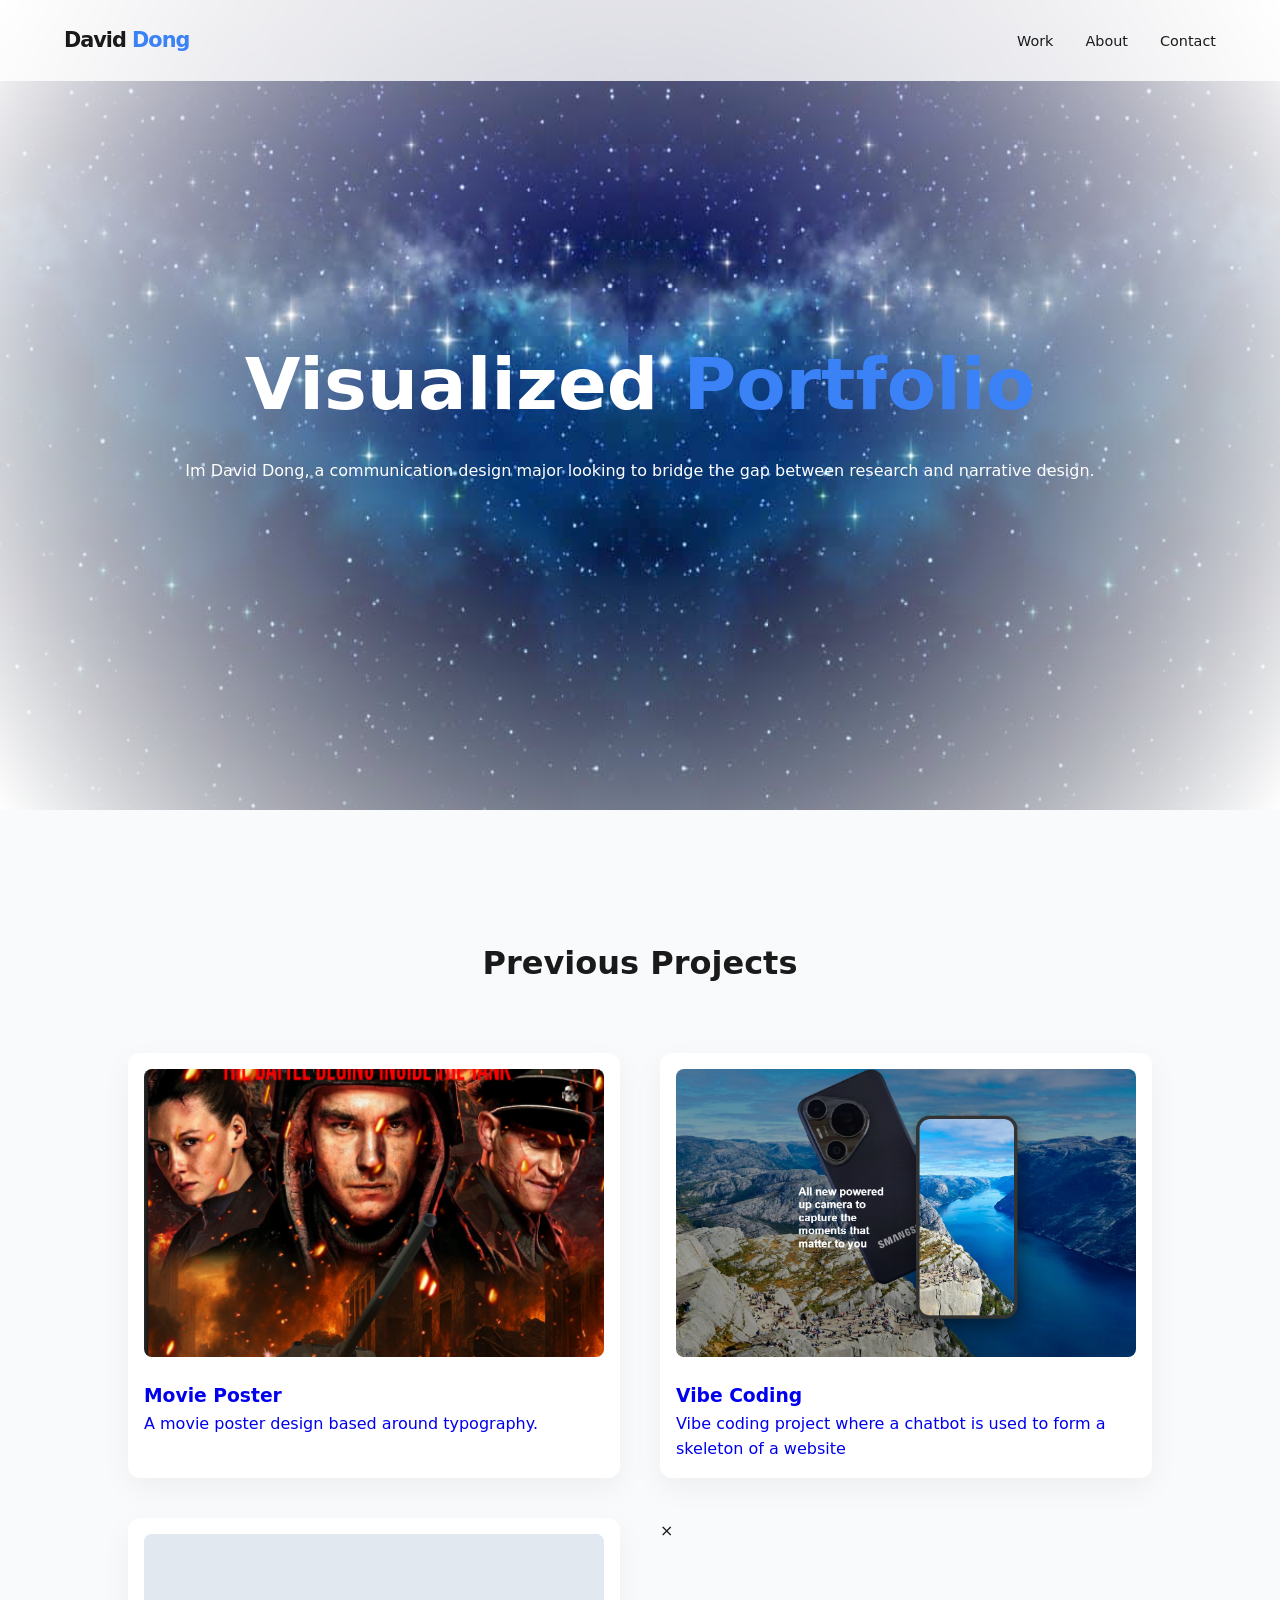
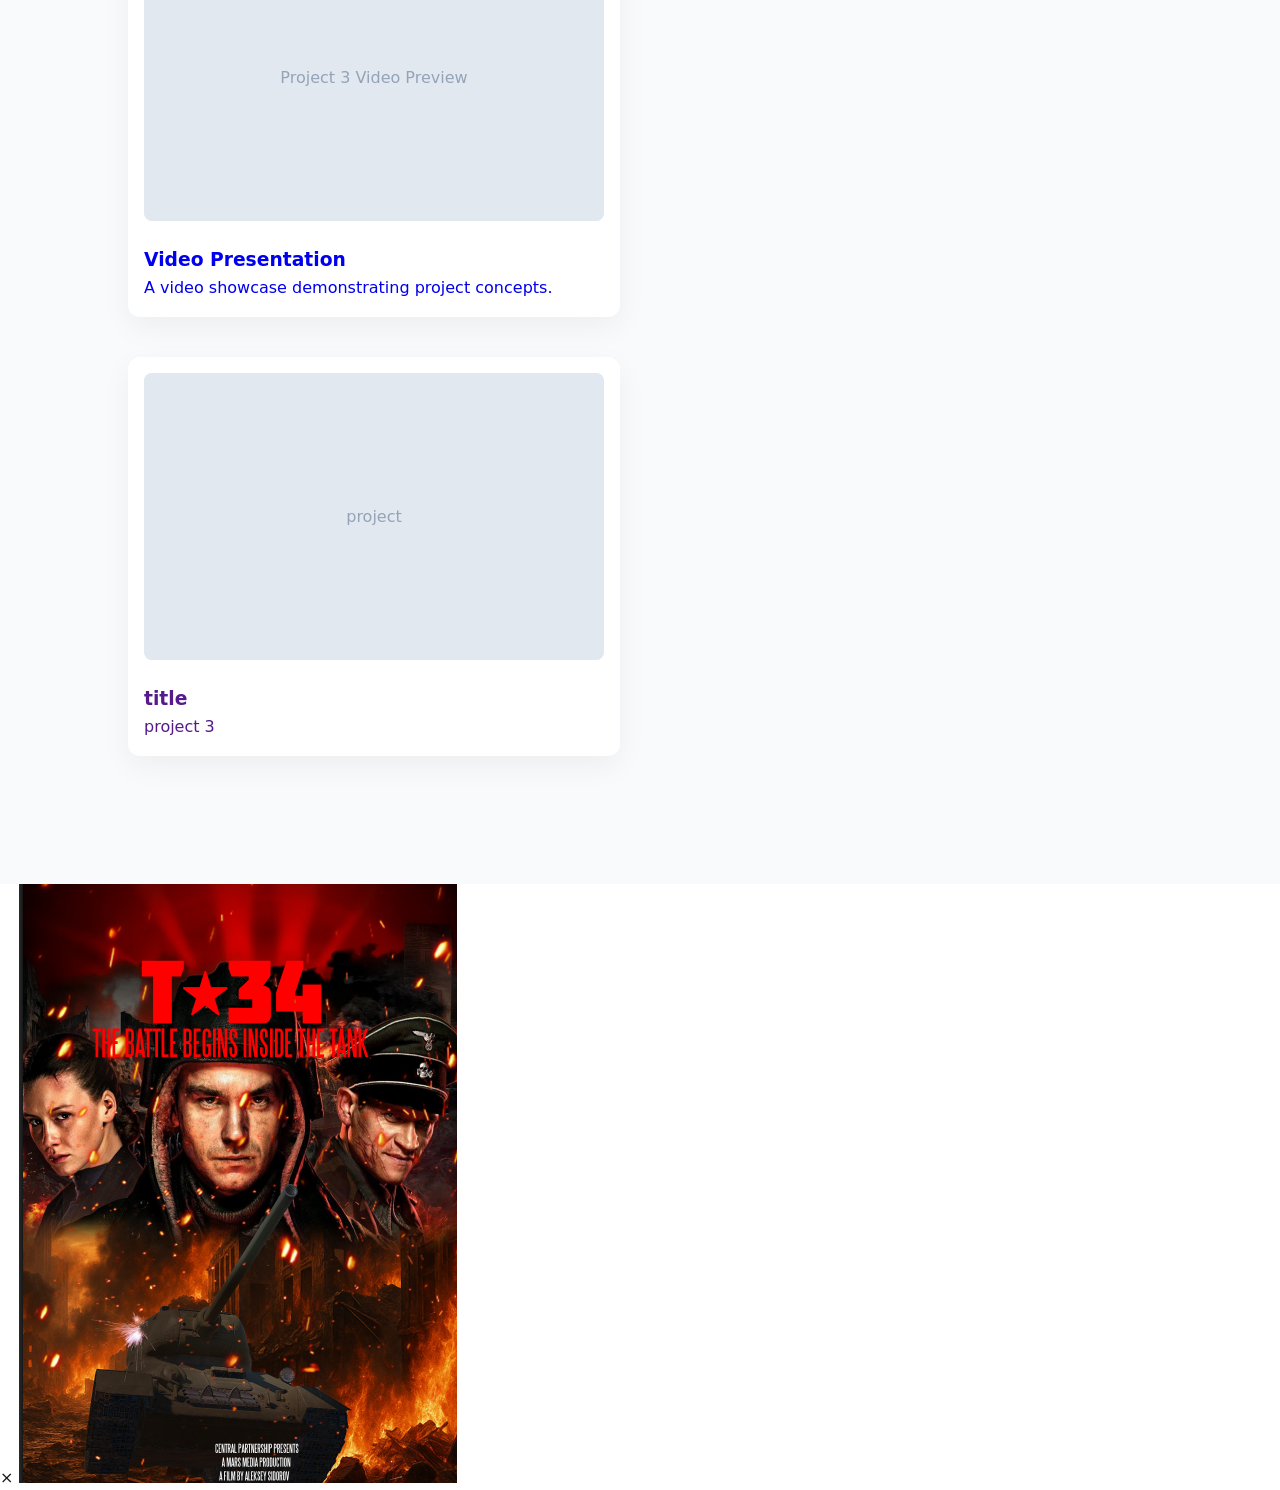
==== index.html @ 03206bec "Update index.html" ====
<!DOCTYPE html>
<html lang="en">
<head>
    <meta charset="UTF-8">
    <meta name="viewport" content="width=device-width, initial-scale=1.0">
    <title>Professional Portfolio | Creative & Research</title>
    <link rel="stylesheet" href="style.css">
</head>
<body>

    <nav class="navbar">
        <div class="logo">David <span>Dong</span></div>
        <ul class="nav-links">
            <li><a href="#work">Work</a></li>
            <li><a href="#about">About</a></li>
            <li><a href="mailto:davedong369@gmail.com" class="btn-contact">Contact</a></li>
        </ul>
    </nav>

    <header class="hero">

        <div class="sliding-bg"></div>
        <div class="hero-overlay"></div>
        
        <div class="hero-content">
            <h1 class="anim-text">Visualized <span class="highlight">Portfolio</span></h1>
            <p class="anim-text">Im David Dong, a communication design major looking to bridge the gap between research and narrative design.</p>
        </div>
    </header>

    <section id="work" class="portfolio-section">
        <h2 class="section-title">Previous Projects</h2>
        <div class="project-grid">
            
           <a href="#" id="poster-project" class="project-card">
                <div class="project-img">
                    <img src="assets/poster.png" alt="Movie poster project">
                </div>
                <div class="project-info">
                    <h3>Movie Poster</h3>
                    <p>A movie poster design based around typography.</p>
                </div>
            </a>

            <a href="vibecoding/Vibe.html" class="project-card">
                <div class="project-img">
                    <div class="img-placeholder"><img src="assets/vibe.png"></div>
                </div>
                <div class="project-info">
                    <h3>Vibe Coding</h3>
                    <p>Vibe coding project where a chatbot is used to form a skeleton of a website</p>
            </div></a>

           <a href="#" id="video-project" class="project-card">
    <div class="project-img">
        <div class="img-placeholder">Project 3 Video Preview</div>
    </div>
    <div class="project-info">
        <h3>Video Presentation</h3>
        <p>A video showcase demonstrating project concepts.</p>
    </div>
</a>

<div id="videoModal" class="popup-modal">
    <span class="close-video-btn">&times;</span>
    <div class="video-container">
        <iframe id="youtubePlayer" src="https://youtu.be/LuaO51HVHTA" frameborder="0" allow="accelerometer; autoplay; clipboard-write; encrypted-media; gyroscope; picture-in-picture" allowfullscreen></iframe>
    </div>
</div>
            <a href="" class="project-card">
                <div class="project-img">
                    <div class="img-placeholder">project</div>
                </div>
                <div class="project-info">
                    <h3>title</h3>
                    <p>project 3</p>
                </div>
            </a>
        </div>
    </section>
    <div id="imageModal" class="popup-modal">
        <span class="close-btn">&times;</span>
        <img class="popup-content" src="assets/poster.png" alt="Full Screen Movie Poster">
    </div>
    <script src="script.js"></script>
</body>
</html>
---- style.css ----
:root {
    --primary: #1a1a1a;
    --accent: #3b82f6;
    --bg-light: #f8fafc;
    --white: #ffffff;
}

* { margin: 0; padding: 0; box-sizing: border-box; }

body {
    font-family: 'Inter', system-ui, sans-serif;
    color: var(--primary);
    background-color: var(--white);
    line-height: 1.6;
}

.navbar {
    display: flex;
    justify-content: space-between;
    padding: 1.5rem 5%;
    position: fixed;
    width: 100%;
    z-index: 1000;
    background: rgba(255, 255, 255, 0.8);
    backdrop-filter: blur(10px);
}

.logo { font-weight: 800; font-size: 1.3rem; letter-spacing: -1px; }
.logo span { color: var(--accent); }
.nav-links { list-style: none; display: flex; align-items: center; }
.nav-links li { margin-left: 2rem; }
.nav-links a { text-decoration: none; color: var(--primary); font-weight: 500; font-size: 0.9rem; }


.hero {
    height: 90vh;
    display: flex;
    align-items: center;
    justify-content: center;
    position: relative;
    overflow: hidden;
    text-align: center;
}

.sliding-bg {
    position: absolute;
    top: 0;
    left: 0;
    width: 200%; 
    height: 100%;
    background: linear-gradient(90deg, #f1f5f9 0%, #ffffff 50%, #f1f5f9 100%);
    background-size: 50% 100%;
    z-index: 1;
    animation: loopBackground 20s linear infinite;
}
.sliding-bg {
    position: absolute;
    top: 0;
    left: 0;
    width: 200%; 
    height: 100%;
    

    background-image: url('assets/1641264230-origin.jpg.png'); 
    

    background-repeat: repeat-x; 
    

    background-size: 50% 100%; 
    
    z-index: 1;
    animation: loopBackground 20s linear infinite;
}

@keyframes loopBackground {
    from { transform: translateX(0); }
    to { transform: translateX(-50%); }
}

.hero-overlay {
    position: absolute;
    top: 0; left: 0; width: 100%; height: 100%;
    background: radial-gradient(circle, transparent 20%, var(--white) 100%);
    z-index: 2;
}

.hero-content { position: relative; z-index: 3; padding: 0 10%; }
.hero h1 { font-size: clamp(2.5rem, 8vw, 4.5rem); font-weight: 800; margin-bottom: 1rem; }
.highlight { color: var(--accent); }

.portfolio-section { padding: 8rem 10%; background: var(--bg-light); }
.section-title { margin-bottom: 4rem; font-size: 2rem; text-align: center; }

.project-grid {
    display: grid;
    grid-template-columns: repeat(auto-fit, minmax(320px, 1fr));
    gap: 2.5rem;
}

.project-card {
    background: var(--white);
    padding: 1rem;
    border-radius: 12px;
    box-shadow: 0 10px 30px rgba(0,0,0,0.05);
    opacity: 0; 
    transform: translateY(30px);
    transition: all 0.6s ease-out;
}

.img-placeholder {
    width: 100%;
    aspect-ratio: 16/10;
    background: #e2e8f0;
    border-radius: 8px;
    display: flex;
    align-items: center;
    justify-content: center;
    color: #94a3b8;
    margin-bottom: 1.5rem;
}


.reveal { opacity: 1; transform: translateY(0); }
.anim-text {
    color: white;
}
.project-card:hover {
    transform: translateY(-10px); /* Card lifts up */
    box-shadow: 0 20px 40px rgba(0,0,0,0.1);
    border: 1px solid var(--accent);
}
.view-project {
    display: inline-block;
    margin-top: 1rem;
    font-size: 0.85rem;
    font-weight: 700;
    color: var(--accent);
    text-transform: uppercase;
    letter-spacing: 1px;
}
.project-card:hover .img-placeholder {
    background: #d1d5db;}
.project-img img {
    width: 100%;
    height: 100%;
    object-fit: cover; 
}

.project-img {
    width: 100%;
    aspect-ratio: 16/10; 
    background: #e2e8f0;
    border-radius: 8px;
    overflow: hidden; 
    margin-bottom: 1.5rem;
}
.nav-links a {
    text-decoration: none;
    color: var(--primary);
    transition: color 0.3s ease;
}
a {
    text-decoration: none;
}
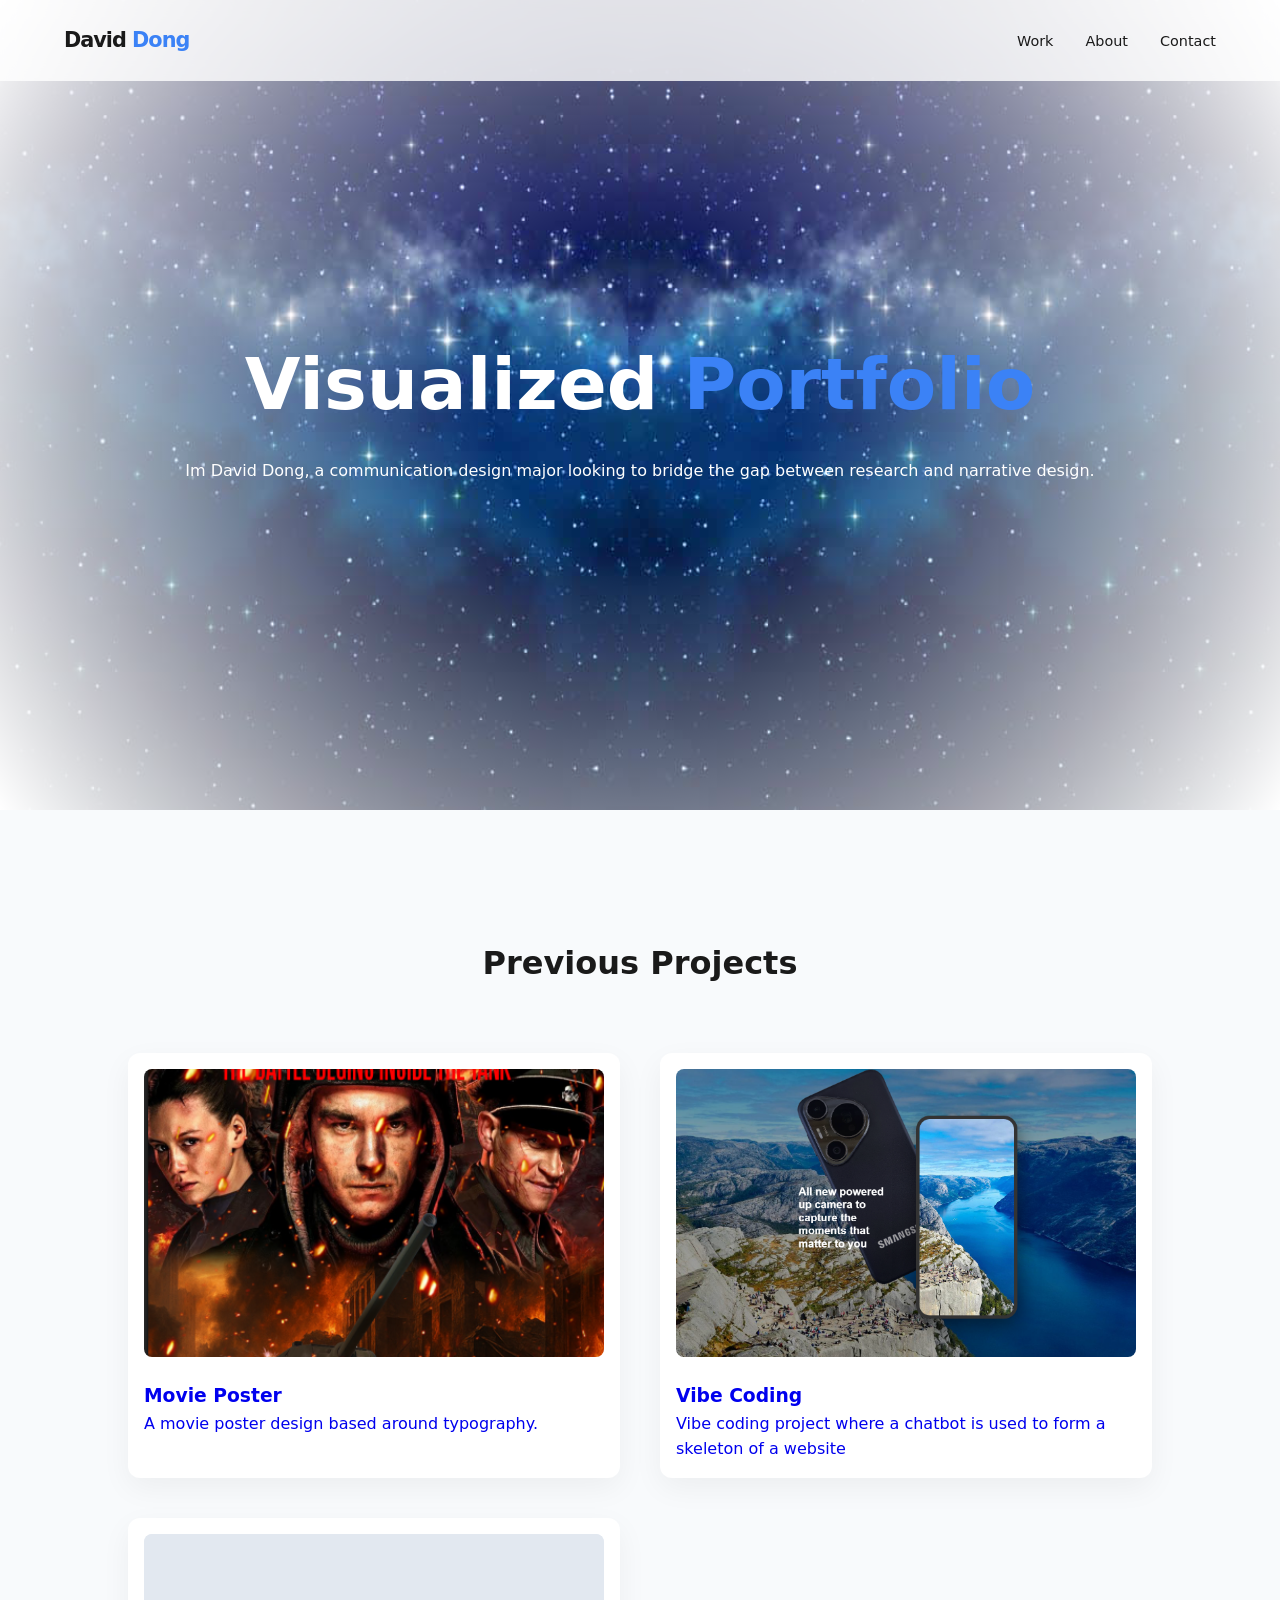
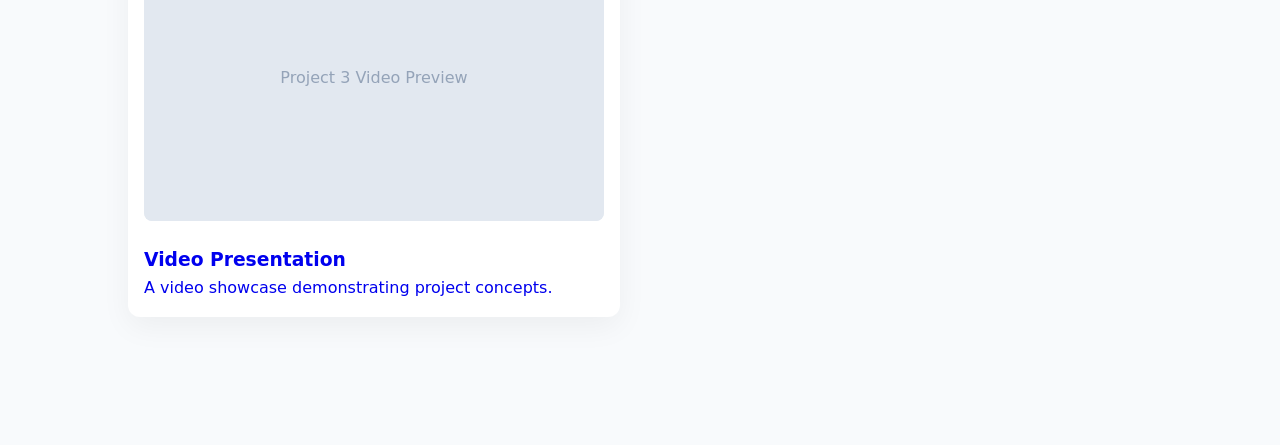
==== commit 95030525: "Update index.html" ====
--- a/index.html
+++ b/index.html
@@ -50,8 +50,7 @@
                     <h3>Vibe Coding</h3>
                     <p>Vibe coding project where a chatbot is used to form a skeleton of a website</p>
             </div></a>
-
-           <a href="#" id="video-project" class="project-card">
+            <a href="#" id="video-project" class="project-card">
     <div class="project-img">
         <div class="img-placeholder">Project 3 Video Preview</div>
     </div>
@@ -64,18 +63,10 @@
 <div id="videoModal" class="popup-modal">
     <span class="close-video-btn">&times;</span>
     <div class="video-container">
-        <iframe id="youtubePlayer" src="https://youtu.be/LuaO51HVHTA" frameborder="0" allow="accelerometer; autoplay; clipboard-write; encrypted-media; gyroscope; picture-in-picture" allowfullscreen></iframe>
+        <iframe id="youtubePlayer" src="https://www.youtube.com/embed/LuaO51HVHTA?si=k8FOe4n56YXzjyC6" frameborder="0" allow="accelerometer; autoplay; clipboard-write; encrypted-media; gyroscope; picture-in-picture" allowfullscreen></iframe>
     </div>
 </div>
-            <a href="" class="project-card">
-                <div class="project-img">
-                    <div class="img-placeholder">project</div>
-                </div>
-                <div class="project-info">
-                    <h3>title</h3>
-                    <p>project 3</p>
-                </div>
-            </a>
+           
         </div>
     </section>
     <div id="imageModal" class="popup-modal">
@@ -85,4 +76,3 @@
     <script src="script.js"></script>
 </body>
 </html>
-
--- a/style.css
+++ b/style.css
@@ -163,3 +163,96 @@
 a {
     text-decoration: none;
 }
+/* Full-screen Modal Layer */
+.popup-modal {
+    display: none; 
+    position: fixed; 
+    z-index: 9999; /* Sits on top of the navbar and cards */
+    left: 0;
+    top: 0;
+    width: 100vw;
+    height: 100vh;
+    background-color: rgba(0, 0, 0, 0.9); /* Dark backdrop */
+    backdrop-filter: blur(8px);
+    display: flex; 
+    align-items: center;
+    justify-content: center;
+    opacity: 0;
+    pointer-events: none;
+    transition: opacity 0.3s ease;
+}
+
+.popup-modal.active {
+    opacity: 1;
+    pointer-events: auto;
+}
+
+/* Image behavior inside full screen */
+.popup-content {
+    max-width: 90%;
+    max-height: 90vh;
+    object-fit: contain;
+    border-radius: 4px;
+    box-shadow: 0 10px 40px rgba(0,0,0,0.5);
+    transform: scale(0.95);
+    transition: transform 0.3s ease;
+}
+
+.popup-modal.active .popup-content {
+    transform: scale(1);
+}
+
+
+.close-btn {
+    position: absolute;
+    top: 20px;
+    right: 35px;
+    color: #ffffff;
+    font-size: 40px;
+    font-weight: bold;
+    cursor: pointer;
+    user-select: none;
+}
+
+.close-btn:hover {
+    color: var(--accent);
+}
+.video-container {
+    position: relative;
+    width: 85%;
+    max-width: 800px;
+    aspect-ratio: 16/9;
+    background: #000;
+    box-shadow: 0 10px 40px rgba(0,0,0,0.8);
+    transform: scale(0.95);
+    transition: transform 0.3s ease;
+}
+
+.popup-modal.active .video-container {
+    transform: scale(1);
+}
+
+.video-container iframe {
+    position: absolute;
+    top: 0;
+    left: 0;
+    width: 100%;
+    height: 100%;
+}
+
+/* Close Video Button */
+.close-video-btn {
+    position: absolute;
+    top: 20px;
+    right: 35px;
+    color: #ffffff;
+    font-size: 40px;
+    font-weight: bold;
+    cursor: pointer;
+    user-select: none;
+    z-index: 10001;
+}
+
+.close-video-btn:hover {
+    color: var(--accent);
+}
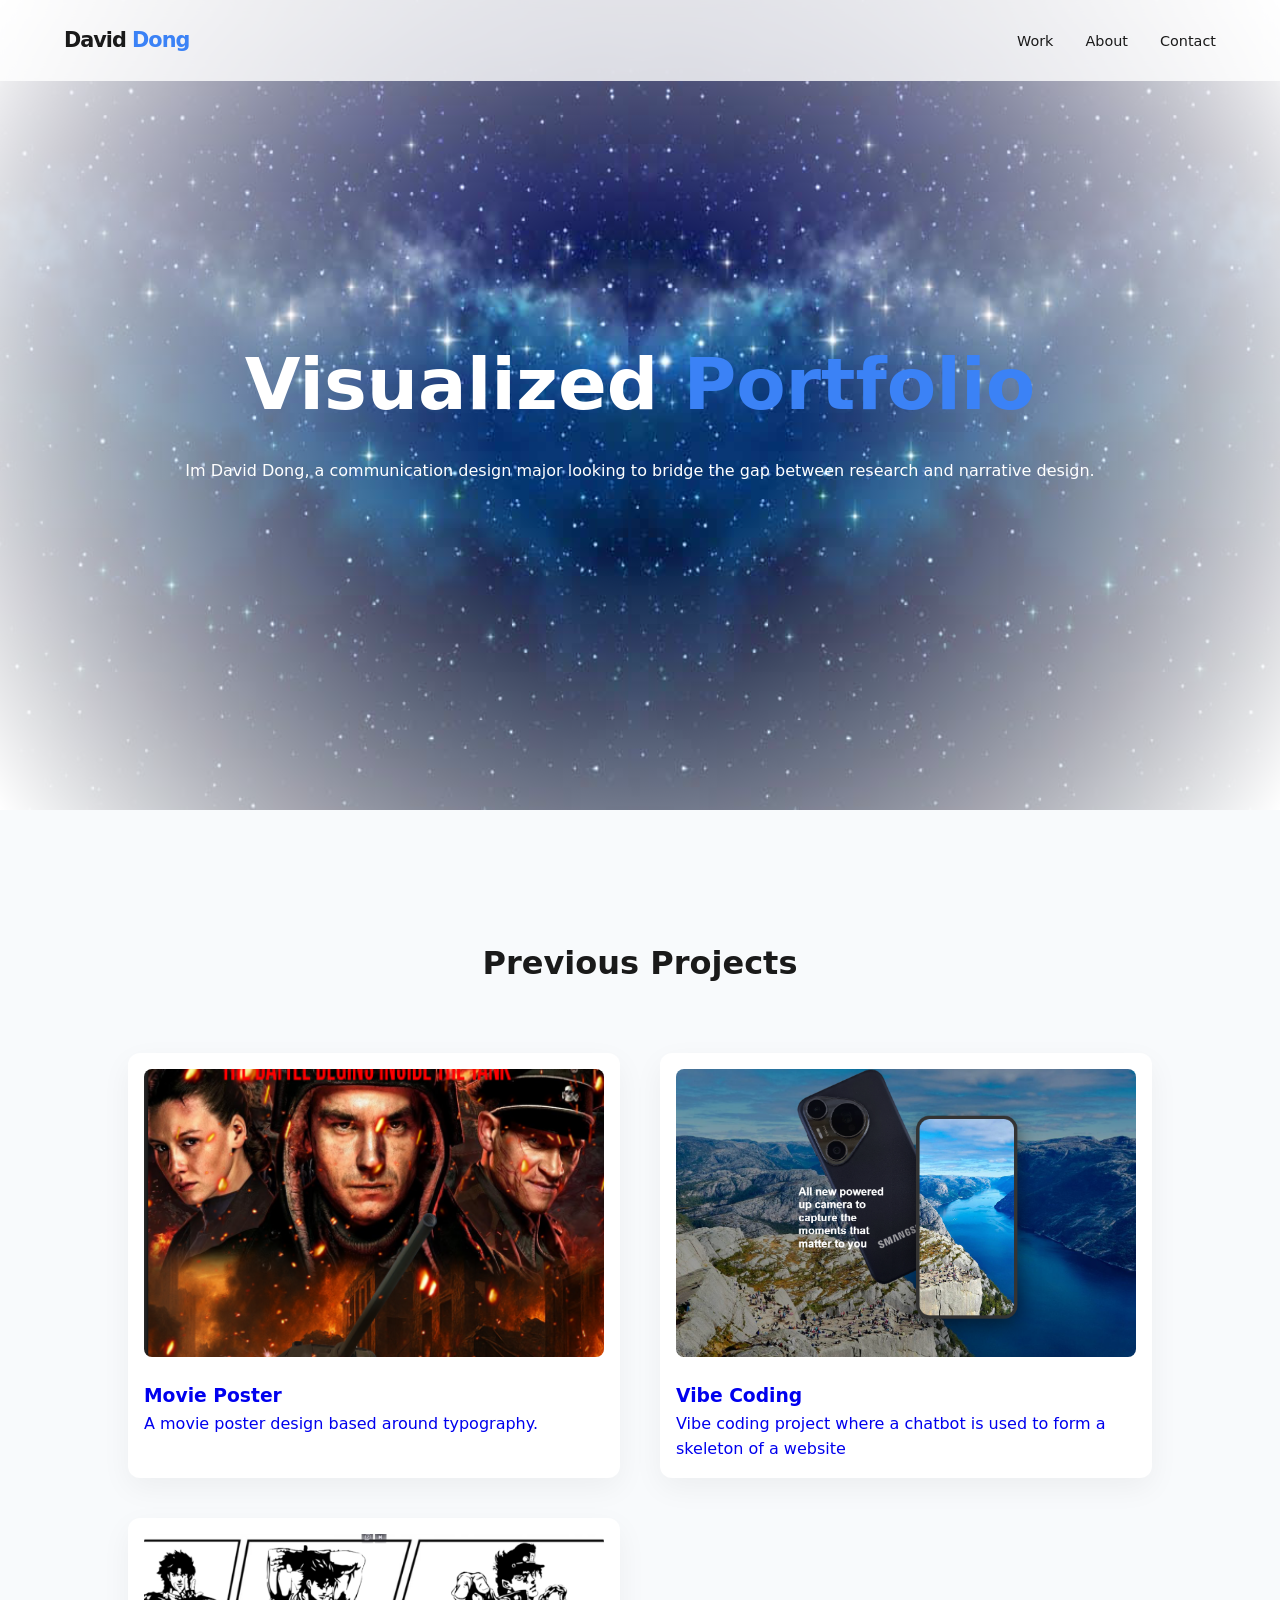
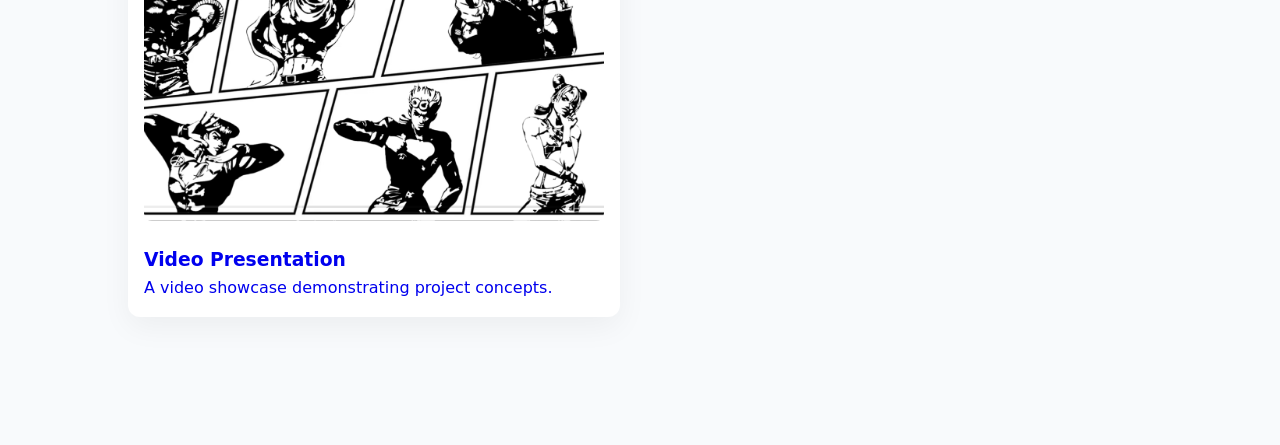
==== commit 18209864: "Update index.html" ====
--- a/index.html
+++ b/index.html
@@ -52,7 +52,7 @@
             </div></a>
             <a href="#" id="video-project" class="project-card">
     <div class="project-img">
-        <div class="img-placeholder">Project 3 Video Preview</div>
+        <img src="assets/vidnail.png" alt="Video">
     </div>
     <div class="project-info">
         <h3>Video Presentation</h3>
@@ -67,12 +67,7 @@
     </div>
 </div>
            
-        </div>
-    </section>
-    <div id="imageModal" class="popup-modal">
-        <span class="close-btn">&times;</span>
-        <img class="popup-content" src="assets/poster.png" alt="Full Screen Movie Poster">
-    </div>
+       
     <script src="script.js"></script>
 </body>
 </html>
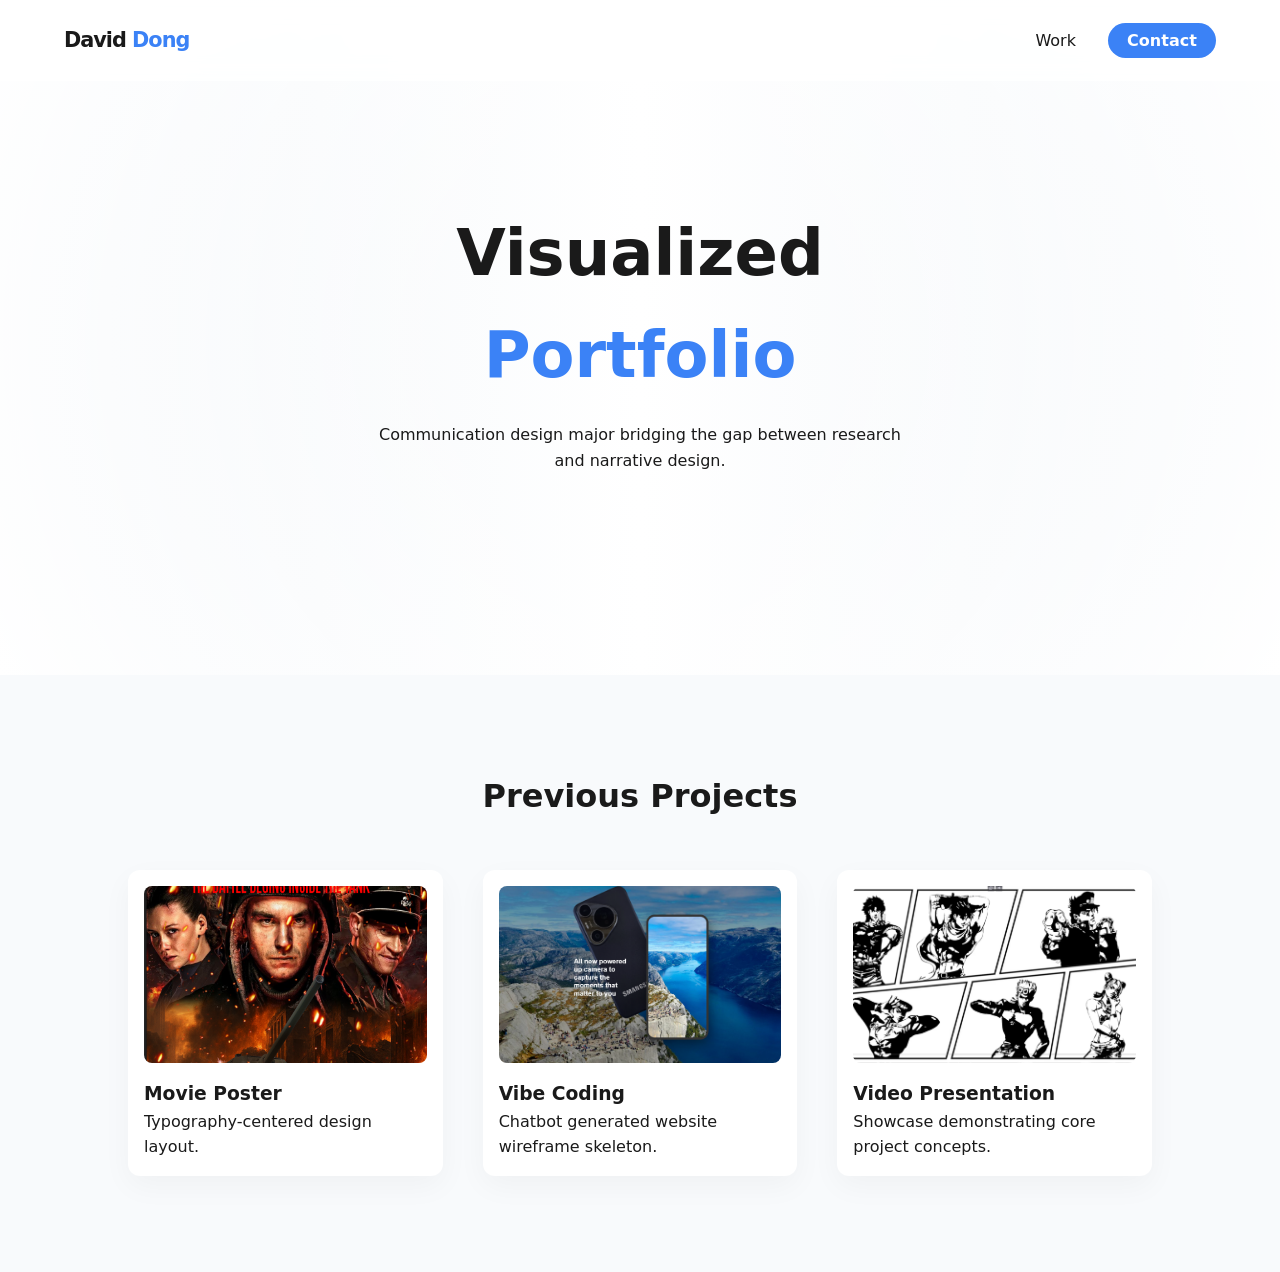
==== commit 3d42c21a: "Update index.html" ====
--- a/index.html
+++ b/index.html
@@ -3,71 +3,57 @@
 <head>
     <meta charset="UTF-8">
     <meta name="viewport" content="width=device-width, initial-scale=1.0">
-    <title>Professional Portfolio | Creative & Research</title>
+    <title>David Dong | Portfolio</title>
     <link rel="stylesheet" href="style.css">
 </head>
 <body>
-
     <nav class="navbar">
-        <div class="logo">David <span>Dong</span></div>
+        <a href="index.html" class="logo">David <span>Dong</span></a>
         <ul class="nav-links">
             <li><a href="#work">Work</a></li>
-            <li><a href="#about">About</a></li>
             <li><a href="mailto:davedong369@gmail.com" class="btn-contact">Contact</a></li>
         </ul>
     </nav>
 
     <header class="hero">
-
         <div class="sliding-bg"></div>
         <div class="hero-overlay"></div>
-        
         <div class="hero-content">
-            <h1 class="anim-text">Visualized <span class="highlight">Portfolio</span></h1>
-            <p class="anim-text">Im David Dong, a communication design major looking to bridge the gap between research and narrative design.</p>
+            <h1>Visualized <span class="highlight">Portfolio</span></h1>
+            <p>Communication design major bridging the gap between research and narrative design.</p>
         </div>
     </header>
 
     <section id="work" class="portfolio-section">
         <h2 class="section-title">Previous Projects</h2>
         <div class="project-grid">
-            
-           <a href="#" id="poster-project" class="project-card">
-                <div class="project-img">
-                    <img src="assets/poster.png" alt="Movie poster project">
-                </div>
-                <div class="project-info">
-                    <h3>Movie Poster</h3>
-                    <p>A movie poster design based around typography.</p>
-                </div>
+            <a href="#" id="poster-project" class="project-card">
+                <div class="project-img"><img src="assets/poster.png" alt="Movie Poster"></div>
+                <div class="project-info"><h3>Movie Poster</h3><p>Typography-centered design layout.</p></div>
             </a>
+            <a href="vibecoding/Vibe.html" class="project-card">
+                <div class="project-img"><img src="assets/vibe.png" alt="Vibe Coding"></div>
+                <div class="project-info"><h3>Vibe Coding</h3><p>Chatbot generated website wireframe skeleton.</p></div>
+            </a>
+            <a href="#" id="video-project" class="project-card">
+                <div class="project-img"><img src="assets/vidnail.png" alt="Video Project"></div>
+                <div class="project-info"><h3>Video Presentation</h3><p>Showcase demonstrating core project concepts.</p></div>
+            </a>
+        </div>
+    </section>
 
-            <a href="vibecoding/Vibe.html" class="project-card">
-                <div class="project-img">
-                    <div class="img-placeholder"><img src="assets/vibe.png"></div>
-                </div>
-                <div class="project-info">
-                    <h3>Vibe Coding</h3>
-                    <p>Vibe coding project where a chatbot is used to form a skeleton of a website</p>
-            </div></a>
-            <a href="#" id="video-project" class="project-card">
-    <div class="project-img">
-        <img src="assets/vidnail.png" alt="Video">
+    <div id="imageModal" class="popup-modal">
+        <span class="close-btn" data-close>&times;</span>
+        <img class="popup-content" src="assets/poster.png" alt="Enlarged Poster">
     </div>
-    <div class="project-info">
-        <h3>Video Presentation</h3>
-        <p>A video showcase demonstrating project concepts.</p>
+
+    <div id="videoModal" class="popup-modal">
+        <span class="close-btn" data-close>&times;</span>
+        <div class="video-container">
+            <iframe id="youtubePlayer" src="https://www.youtube.com/embed/LuaO51HVHTA?si=k8FOe4n56YXzjyC6&enablejsapi=1" frameborder="0" allow="accelerometer; autoplay; clipboard-write; encrypted-media; gyroscope; picture-in-picture" allowfullscreen></iframe>
+        </div>
     </div>
-</a>
 
-<div id="videoModal" class="popup-modal">
-    <span class="close-video-btn">&times;</span>
-    <div class="video-container">
-        <iframe id="youtubePlayer" src="https://www.youtube.com/embed/LuaO51HVHTA?si=k8FOe4n56YXzjyC6" frameborder="0" allow="accelerometer; autoplay; clipboard-write; encrypted-media; gyroscope; picture-in-picture" allowfullscreen></iframe>
-    </div>
-</div>
-           
-       
     <script src="script.js"></script>
 </body>
 </html>
--- a/style.css
+++ b/style.css
@@ -1,258 +1,40 @@
-:root {
-    --primary: #1a1a1a;
-    --accent: #3b82f6;
-    --bg-light: #f8fafc;
-    --white: #ffffff;
-}
+:root { --primary: #1a1a1a; --accent: #3b82f6; --bg-light: #f8fafc; --white: #ffffff; }
+* { margin: 0; padding: 0; box-sizing: border-box; }
+body { font-family: 'Inter', system-ui, sans-serif; color: var(--primary); background: var(--white); line-height: 1.6; overflow-x: hidden; }
+a { text-decoration: none; color: inherit; }
 
-* { margin: 0; padding: 0; box-sizing: border-box; }
-
-body {
-    font-family: 'Inter', system-ui, sans-serif;
-    color: var(--primary);
-    background-color: var(--white);
-    line-height: 1.6;
-}
-
-.navbar {
-    display: flex;
-    justify-content: space-between;
-    padding: 1.5rem 5%;
-    position: fixed;
-    width: 100%;
-    z-index: 1000;
-    background: rgba(255, 255, 255, 0.8);
-    backdrop-filter: blur(10px);
-}
-
+/* Navbar styling */
+.navbar { display: flex; justify-content: space-between; align-items: center; padding: 1.5rem 5%; position: fixed; width: 100%; z-index: 1000; background: rgba(255,255,255,0.8); backdrop-filter: blur(10px); }
 .logo { font-weight: 800; font-size: 1.3rem; letter-spacing: -1px; }
 .logo span { color: var(--accent); }
-.nav-links { list-style: none; display: flex; align-items: center; }
-.nav-links li { margin-left: 2rem; }
-.nav-links a { text-decoration: none; color: var(--primary); font-weight: 500; font-size: 0.9rem; }
+.nav-links { list-style: none; display: flex; align-items: center; gap: 2rem; }
+.btn-contact { background: var(--accent); color: #fff !important; padding: 0.5rem 1.2rem; border-radius: 50px; font-weight: 600; transition: all 0.3s ease; }
+.btn-contact:hover { background: var(--primary); transform: translateY(-2px); box-shadow: 0 5px 15px rgba(0,0,0,0.1); }
 
-
-.hero {
-    height: 90vh;
-    display: flex;
-    align-items: center;
-    justify-content: center;
-    position: relative;
-    overflow: hidden;
-    text-align: center;
-}
-
-.sliding-bg {
-    position: absolute;
-    top: 0;
-    left: 0;
-    width: 200%; 
-    height: 100%;
-    background: linear-gradient(90deg, #f1f5f9 0%, #ffffff 50%, #f1f5f9 100%);
-    background-size: 50% 100%;
-    z-index: 1;
-    animation: loopBackground 20s linear infinite;
-}
-.sliding-bg {
-    position: absolute;
-    top: 0;
-    left: 0;
-    width: 200%; 
-    height: 100%;
-    
-
-    background-image: url('assets/1641264230-origin.jpg.png'); 
-    
-
-    background-repeat: repeat-x; 
-    
-
-    background-size: 50% 100%; 
-    
-    z-index: 1;
-    animation: loopBackground 20s linear infinite;
-}
-
-@keyframes loopBackground {
-    from { transform: translateX(0); }
-    to { transform: translateX(-50%); }
-}
-
-.hero-overlay {
-    position: absolute;
-    top: 0; left: 0; width: 100%; height: 100%;
-    background: radial-gradient(circle, transparent 20%, var(--white) 100%);
-    z-index: 2;
-}
-
-.hero-content { position: relative; z-index: 3; padding: 0 10%; }
-.hero h1 { font-size: clamp(2.5rem, 8vw, 4.5rem); font-weight: 800; margin-bottom: 1rem; }
+/* Hero Section with Looping Background */
+.hero { height: 75vh; display: flex; align-items: center; justify-content: center; position: relative; overflow: hidden; text-align: center; }
+.sliding-bg { position: absolute; top: 0; left: 0; width: 200%; height: 100%; background: linear-gradient(90deg, #f1f5f9 0%, #ffffff 50%, #f1f5f9 100%); background-size: 50% 100%; z-index: 1; animation: loopBg 20s linear infinite; }
+@keyframes loopBg { from { transform: translateX(0); } to { transform: translateX(-50%); } }
+.hero-overlay { position: absolute; top:0; left:0; width:100%; height:100%; background: radial-gradient(circle, transparent 20%, var(--white) 100%); z-index: 2; }
+.hero-content { position: relative; z-index: 3; padding: 0 10%; max-width: 800px; }
+.hero h1 { font-size: clamp(2.5rem, 6vw, 4rem); font-weight: 800; margin-bottom: 1rem; }
 .highlight { color: var(--accent); }
 
-.portfolio-section { padding: 8rem 10%; background: var(--bg-light); }
-.section-title { margin-bottom: 4rem; font-size: 2rem; text-align: center; }
+/* Project Grid layout */
+.portfolio-section { padding: 6rem 10%; background: var(--bg-light); }
+.section-title { margin-bottom: 3rem; font-size: 2rem; text-align: center; }
+.project-grid { display: grid; grid-template-columns: repeat(auto-fit, minmax(300px, 1fr)); gap: 2.5rem; }
+.project-card { background: var(--white); padding: 1rem; border-radius: 12px; box-shadow: 0 10px 30px rgba(0,0,0,0.04); transition: all 0.4s cubic-bezier(0.165, 0.84, 0.44, 1); }
+.project-card:hover { transform: translateY(-8px); box-shadow: 0 20px 40px rgba(0,0,0,0.08); border: 1px solid var(--accent); }
+.project-img { width: 100%; aspect-ratio: 16/10; background: #e2e8f0; border-radius: 8px; overflow: hidden; margin-bottom: 1rem; }
+.project-img img { width: 100%; height: 100%; object-fit: cover; }
 
-.project-grid {
-    display: grid;
-    grid-template-columns: repeat(auto-fit, minmax(320px, 1fr));
-    gap: 2.5rem;
-}
-
-.project-card {
-    background: var(--white);
-    padding: 1rem;
-    border-radius: 12px;
-    box-shadow: 0 10px 30px rgba(0,0,0,0.05);
-    opacity: 0; 
-    transform: translateY(30px);
-    transition: all 0.6s ease-out;
-}
-
-.img-placeholder {
-    width: 100%;
-    aspect-ratio: 16/10;
-    background: #e2e8f0;
-    border-radius: 8px;
-    display: flex;
-    align-items: center;
-    justify-content: center;
-    color: #94a3b8;
-    margin-bottom: 1.5rem;
-}
-
-
-.reveal { opacity: 1; transform: translateY(0); }
-.anim-text {
-    color: white;
-}
-.project-card:hover {
-    transform: translateY(-10px); /* Card lifts up */
-    box-shadow: 0 20px 40px rgba(0,0,0,0.1);
-    border: 1px solid var(--accent);
-}
-.view-project {
-    display: inline-block;
-    margin-top: 1rem;
-    font-size: 0.85rem;
-    font-weight: 700;
-    color: var(--accent);
-    text-transform: uppercase;
-    letter-spacing: 1px;
-}
-.project-card:hover .img-placeholder {
-    background: #d1d5db;}
-.project-img img {
-    width: 100%;
-    height: 100%;
-    object-fit: cover; 
-}
-
-.project-img {
-    width: 100%;
-    aspect-ratio: 16/10; 
-    background: #e2e8f0;
-    border-radius: 8px;
-    overflow: hidden; 
-    margin-bottom: 1.5rem;
-}
-.nav-links a {
-    text-decoration: none;
-    color: var(--primary);
-    transition: color 0.3s ease;
-}
-a {
-    text-decoration: none;
-}
-/* Full-screen Modal Layer */
-.popup-modal {
-    display: none; 
-    position: fixed; 
-    z-index: 9999; /* Sits on top of the navbar and cards */
-    left: 0;
-    top: 0;
-    width: 100vw;
-    height: 100vh;
-    background-color: rgba(0, 0, 0, 0.9); /* Dark backdrop */
-    backdrop-filter: blur(8px);
-    display: flex; 
-    align-items: center;
-    justify-content: center;
-    opacity: 0;
-    pointer-events: none;
-    transition: opacity 0.3s ease;
-}
-
-.popup-modal.active {
-    opacity: 1;
-    pointer-events: auto;
-}
-
-/* Image behavior inside full screen */
-.popup-content {
-    max-width: 90%;
-    max-height: 90vh;
-    object-fit: contain;
-    border-radius: 4px;
-    box-shadow: 0 10px 40px rgba(0,0,0,0.5);
-    transform: scale(0.95);
-    transition: transform 0.3s ease;
-}
-
-.popup-modal.active .popup-content {
-    transform: scale(1);
-}
-
-
-.close-btn {
-    position: absolute;
-    top: 20px;
-    right: 35px;
-    color: #ffffff;
-    font-size: 40px;
-    font-weight: bold;
-    cursor: pointer;
-    user-select: none;
-}
-
-.close-btn:hover {
-    color: var(--accent);
-}
-.video-container {
-    position: relative;
-    width: 85%;
-    max-width: 800px;
-    aspect-ratio: 16/9;
-    background: #000;
-    box-shadow: 0 10px 40px rgba(0,0,0,0.8);
-    transform: scale(0.95);
-    transition: transform 0.3s ease;
-}
-
-.popup-modal.active .video-container {
-    transform: scale(1);
-}
-
-.video-container iframe {
-    position: absolute;
-    top: 0;
-    left: 0;
-    width: 100%;
-    height: 100%;
-}
-
-/* Close Video Button */
-.close-video-btn {
-    position: absolute;
-    top: 20px;
-    right: 35px;
-    color: #ffffff;
-    font-size: 40px;
-    font-weight: bold;
-    cursor: pointer;
-    user-select: none;
-    z-index: 10001;
-}
-
-.close-video-btn:hover {
-    color: var(--accent);
-}
+/* Shareable Pop-up Modal Architecture */
+.popup-modal { display: none; position: fixed; z-index: 9999; left: 0; top: 0; width: 100vw; height: 100vh; background: rgba(0,0,0,0.9); backdrop-filter: blur(8px); align-items: center; justify-content: center; opacity: 0; pointer-events: none; transition: opacity 0.3s ease; }
+.popup-modal.active { opacity: 1; pointer-events: auto; }
+.popup-content { max-width: 90%; max-height: 85vh; object-fit: contain; border-radius: 4px; transform: scale(0.95); transition: transform 0.3s ease; }
+.video-container { width: 85%; max-width: 800px; aspect-ratio: 16/9; background: #000; transform: scale(0.95); transition: transform 0.3s ease; position: relative; }
+.video-container iframe { position: absolute; top:0; left:0; width:100%; height:100%; }
+.popup-modal.active .popup-content, .popup-modal.active .video-container { transform: scale(1); }
+.close-btn { position: absolute; top: 20px; right: 35px; color: #fff; font-size: 40px; font-weight: bold; cursor: pointer; z-index: 10000; }
+.close-btn:hover { color: var(--accent); }
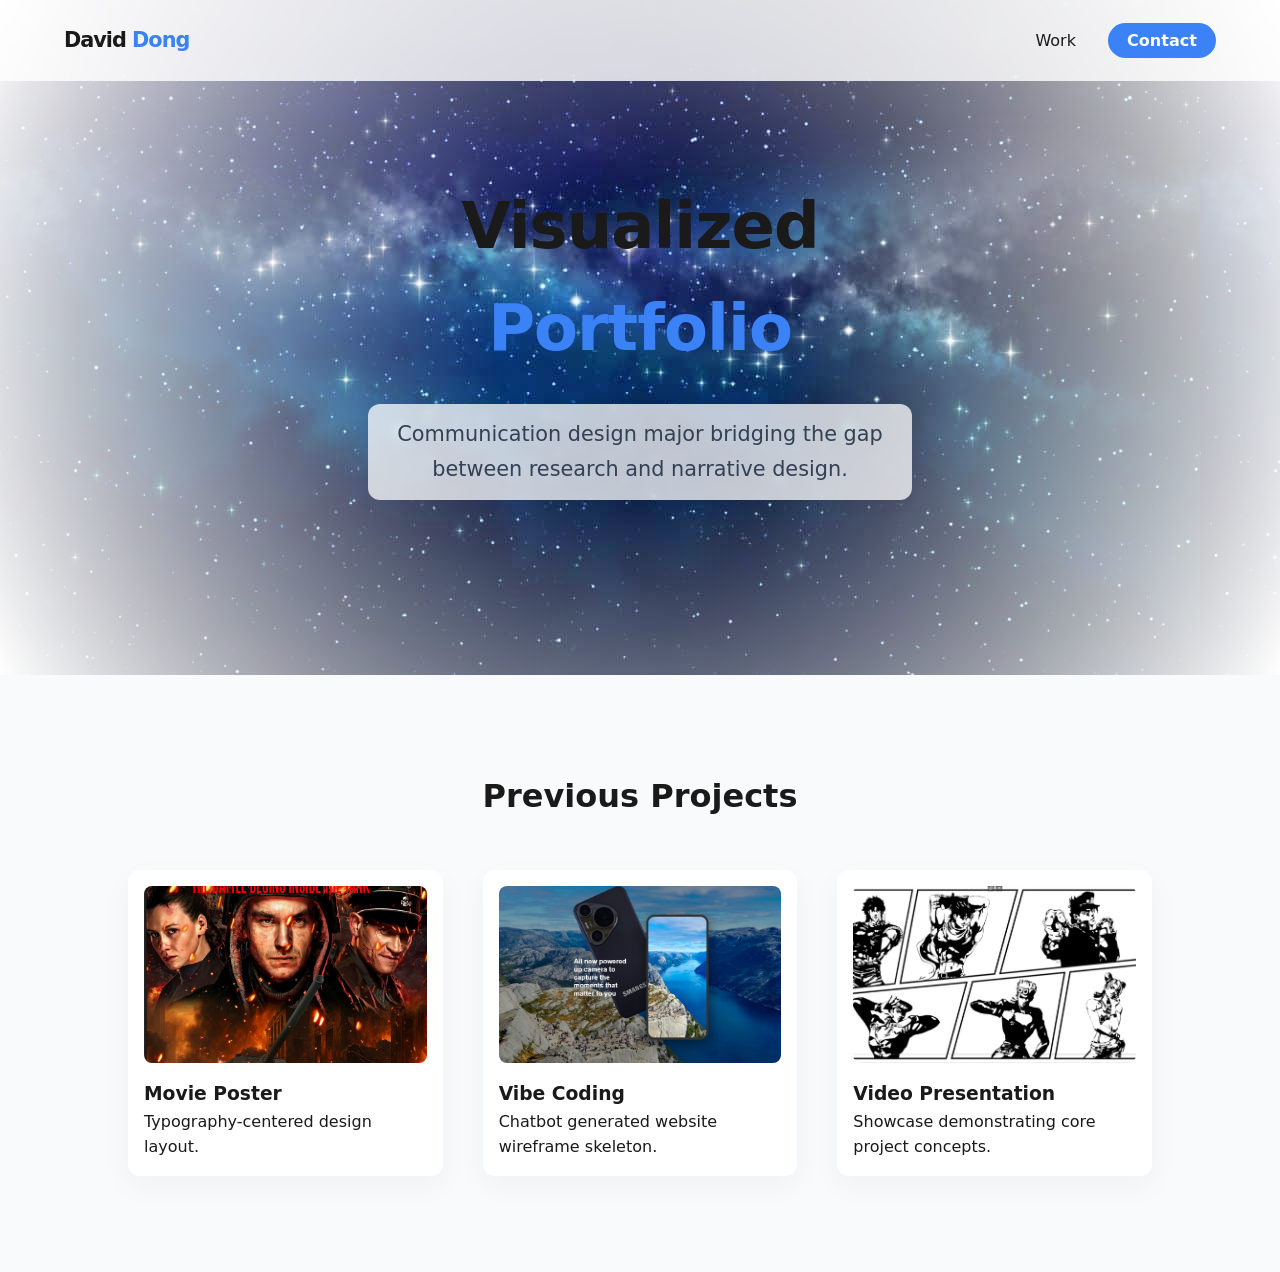
==== commit a0ed0285: "Update index.html" ====
--- a/index.html
+++ b/index.html
@@ -31,7 +31,7 @@
                 <div class="project-img"><img src="assets/poster.png" alt="Movie Poster"></div>
                 <div class="project-info"><h3>Movie Poster</h3><p>Typography-centered design layout.</p></div>
             </a>
-            <a href="vibecoding/Vibe.html" class="project-card">
+            <a href="vibecoding/index.html" class="project-card">
                 <div class="project-img"><img src="assets/vibe.png" alt="Vibe Coding"></div>
                 <div class="project-info"><h3>Vibe Coding</h3><p>Chatbot generated website wireframe skeleton.</p></div>
             </a>
--- a/style.css
+++ b/style.css
@@ -11,9 +11,9 @@
 .btn-contact { background: var(--accent); color: #fff !important; padding: 0.5rem 1.2rem; border-radius: 50px; font-weight: 600; transition: all 0.3s ease; }
 .btn-contact:hover { background: var(--primary); transform: translateY(-2px); box-shadow: 0 5px 15px rgba(0,0,0,0.1); }
 
-/* Hero Section with Looping Background */
+/* Hero Section with Infinite Moving Loop Background */
 .hero { height: 75vh; display: flex; align-items: center; justify-content: center; position: relative; overflow: hidden; text-align: center; }
-.sliding-bg { position: absolute; top: 0; left: 0; width: 200%; height: 100%; background: linear-gradient(90deg, #f1f5f9 0%, #ffffff 50%, #f1f5f9 100%); background-size: 50% 100%; z-index: 1; animation: loopBg 20s linear infinite; }
+.sliding-bg { position: absolute; top: 0; left: 0; width: 200%; height: 100%; background-image: url('assets/1641264230-origin.jpg'); background-repeat: repeat-x; background-size: auto 100%; z-index: 1; animation: loopBg 20s linear infinite; }
 @keyframes loopBg { from { transform: translateX(0); } to { transform: translateX(-50%); } }
 .hero-overlay { position: absolute; top:0; left:0; width:100%; height:100%; background: radial-gradient(circle, transparent 20%, var(--white) 100%); z-index: 2; }
 .hero-content { position: relative; z-index: 3; padding: 0 10%; max-width: 800px; }
@@ -38,3 +38,33 @@
 .popup-modal.active .popup-content, .popup-modal.active .video-container { transform: scale(1); }
 .close-btn { position: absolute; top: 20px; right: 35px; color: #fff; font-size: 40px; font-weight: bold; cursor: pointer; z-index: 10000; }
 .close-btn:hover { color: var(--accent); }
+.hero-content { 
+    position: relative; 
+    z-index: 3; 
+    padding: 0 10%; 
+    max-width: 800px;
+}
+
+.hero h1 { 
+    font-size: clamp(2.5rem, 6vw, 4rem); 
+    font-weight: 800; 
+    margin-bottom: 1.5rem; 
+    letter-spacing: -1px;
+
+}
+
+.hero p {
+    font-size: clamp(1.1rem, 2vw, 1.3rem);
+    font-weight: 500; 
+    color: #334155;
+    max-width: 600px;
+    margin: 0 auto;
+    line-height: 1.7;
+    
+
+    background: rgba(255, 255, 255, 0.75);
+    padding: 0.8rem 1.5rem;
+    border-radius: 12px;
+    backdrop-filter: blur(4px);
+    box-shadow: 0 4px 20px rgba(0, 0, 0, 0.03);
+}
